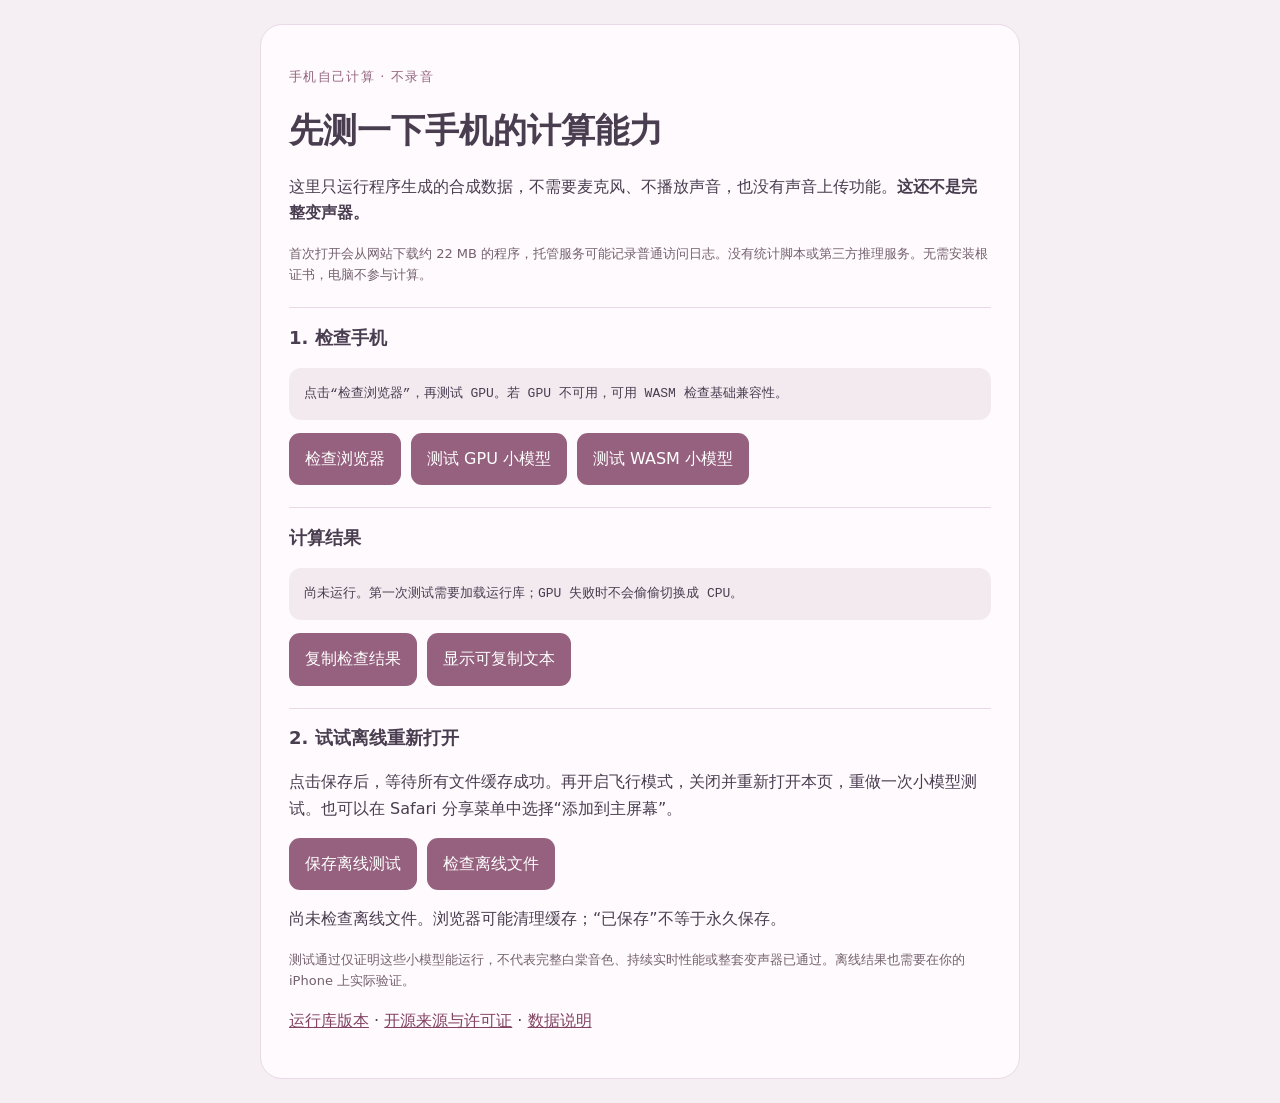
==== index.html @ a4791d59 "Publish local-only iPhone capability probe" ====
<!doctype html>
<html lang="zh-CN"><head><meta charset="utf-8"><meta name="viewport" content="width=device-width,initial-scale=1">
<meta http-equiv="Content-Security-Policy" content="default-src 'self'; script-src 'self' 'wasm-unsafe-eval'; style-src 'self'; connect-src 'self'; worker-src 'self' blob:; object-src 'none'; base-uri 'none'; form-action 'none'">
<meta name="theme-color" content="#95617e"><link rel="manifest" href="manifest.webmanifest"><link rel="icon" href="icon.svg" type="image/svg+xml">
<title>白棠 · iPhone 本地计算测试</title><link rel="stylesheet" href="style.css"></head><body>
<main><p class="eyebrow">手机自己计算 · 不录音</p><h1>先测一下手机的计算能力</h1>
<p>这里只运行程序生成的合成数据，不需要麦克风、不播放声音，也没有声音上传功能。<strong>这还不是完整变声器。</strong></p>
<p class="note">首次打开会从网站下载约 22 MB 的程序，托管服务可能记录普通访问日志。没有统计脚本或第三方推理服务。无需安装根证书，电脑不参与计算。</p>
<section><h2>1. 检查手机</h2><pre id="caps">点击“检查浏览器”，再测试 GPU。若 GPU 不可用，可用 WASM 检查基础兼容性。</pre></section>
<div class="actions"><button id="inspect">检查浏览器</button><button id="gpu">测试 GPU 小模型</button><button id="wasm">测试 WASM 小模型</button></div>
<section aria-live="polite"><h2>计算结果</h2><pre id="result">尚未运行。第一次测试需要加载运行库；GPU 失败时不会偷偷切换成 CPU。</pre></section>
<div class="actions"><button id="copy-report">复制检查结果</button><button id="show-report">显示可复制文本</button></div><p id="copy-status" aria-live="polite"></p><textarea id="report-text" readonly hidden aria-label="测试结果文本"></textarea>
<section><h2>2. 试试离线重新打开</h2><p>点击保存后，等待所有文件缓存成功。再开启飞行模式，关闭并重新打开本页，重做一次小模型测试。也可以在 Safari 分享菜单中选择“添加到主屏幕”。</p>
<div class="actions"><button id="save-offline">保存离线测试</button><button id="check-offline">检查离线文件</button></div><p id="offline-status" aria-live="polite">尚未检查离线文件。浏览器可能清理缓存；“已保存”不等于永久保存。</p></section>
<p class="note">测试通过仅证明这些小模型能运行，不代表完整白棠音色、持续实时性能或整套变声器已通过。离线结果也需要在你的 iPhone 上实际验证。</p>
<p><a href="runtime-manifest.json">运行库版本</a> · <a href="THIRD_PARTY_NOTICES.txt">开源来源与许可证</a> · <a href="PRIVACY.txt">数据说明</a></p>
</main><script src="vendor/ort.webgpu.min.js"></script><script src="session-factory.js"></script><script src="probe.js"></script><script src="report-export.js"></script><script src="offline.js"></script></body></html>
---- style.css ----
*{box-sizing:border-box}body{margin:0;padding:24px;background:#f5eef3;color:#493d50;font:16px/1.65 system-ui,sans-serif}main{max-width:760px;margin:auto;background:#fffafd;border:1px solid #ead9e6;border-radius:22px;padding:28px}.eyebrow{color:#93667f;font-size:13px;letter-spacing:.1em}h1{font-size:clamp(25px,6vw,34px);line-height:1.2}h2{font-size:18px}section{border-top:1px solid #ead9e6;margin-top:22px}pre{white-space:pre-wrap;overflow-wrap:anywhere;font:13px/1.7 ui-monospace,monospace;background:#f3eaf0;padding:15px;border-radius:12px}.actions{display:flex;gap:10px;flex-wrap:wrap}button{border:0;border-radius:11px;padding:13px 16px;background:#95617e;color:white;cursor:pointer;font:inherit}button:disabled{opacity:.5}a{color:#824363}.note{font-size:13px;color:#74616f}@media(max-width:450px){body{padding:12px}main{padding:20px}.actions button{width:100%}}
textarea{width:100%;min-height:240px;resize:vertical;border:1px solid #d7bbc9;border-radius:10px;padding:12px;font:13px/1.6 ui-monospace,monospace;color:#493d50;background:white}select{max-width:100%}#copy-status{font-size:13px;color:#74616f}
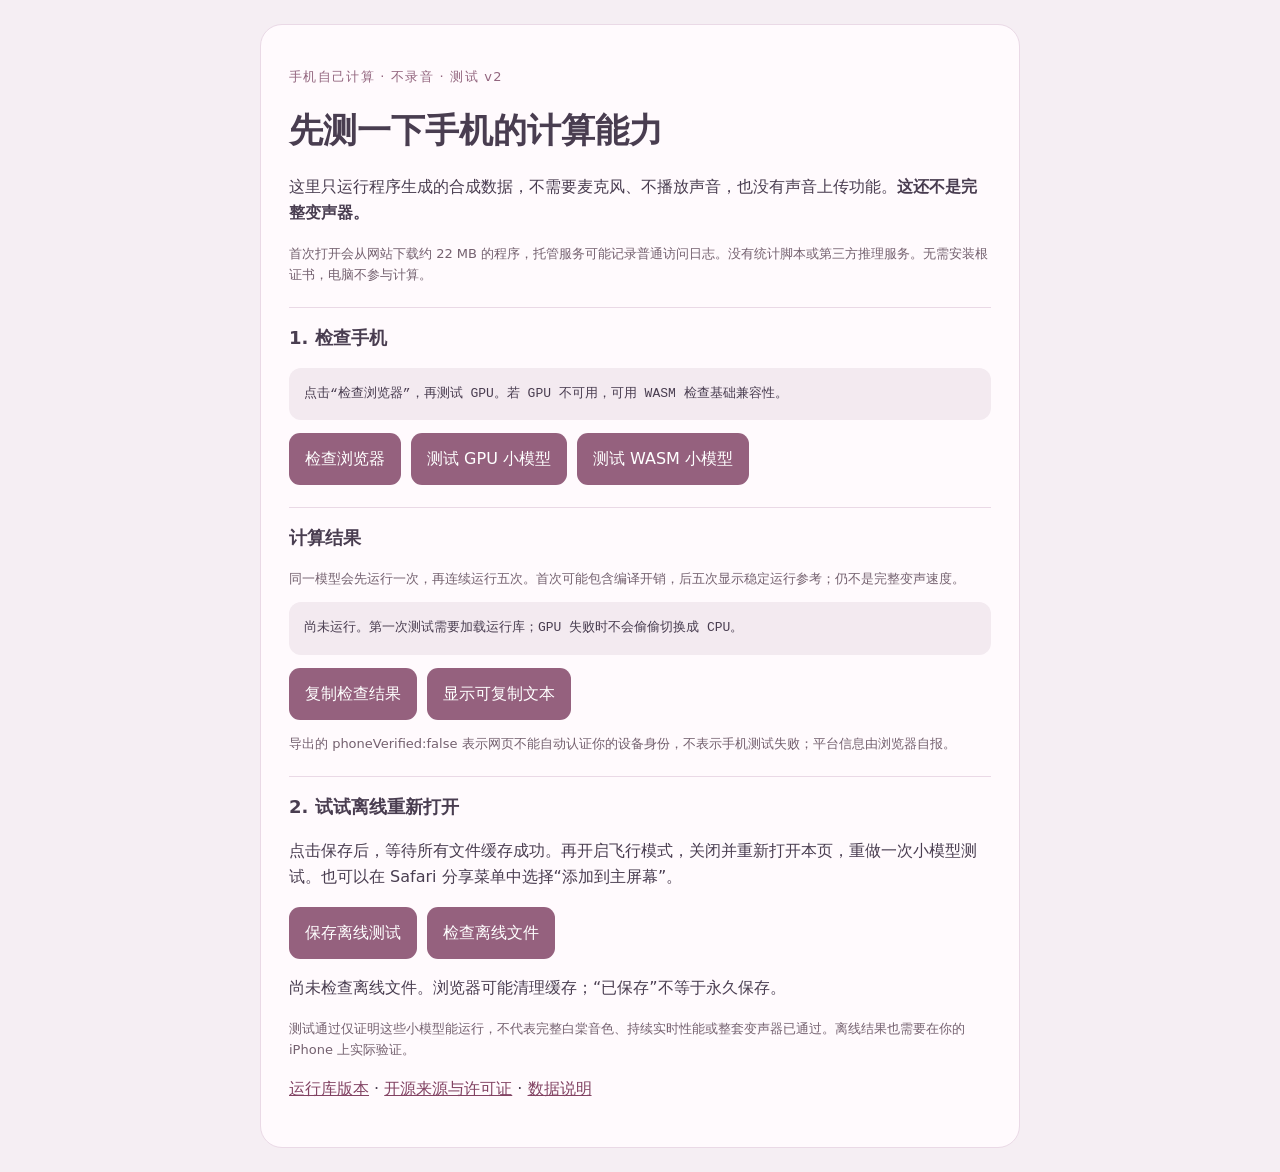
==== commit 2cd68123: "Add same-session warm timing and update offline cache" ====
--- a/index.html
+++ b/index.html
@@ -3,13 +3,13 @@
 <meta http-equiv="Content-Security-Policy" content="default-src 'self'; script-src 'self' 'wasm-unsafe-eval'; style-src 'self'; connect-src 'self'; worker-src 'self' blob:; object-src 'none'; base-uri 'none'; form-action 'none'">
 <meta name="theme-color" content="#95617e"><link rel="manifest" href="manifest.webmanifest"><link rel="icon" href="icon.svg" type="image/svg+xml">
 <title>白棠 · iPhone 本地计算测试</title><link rel="stylesheet" href="style.css"></head><body>
-<main><p class="eyebrow">手机自己计算 · 不录音</p><h1>先测一下手机的计算能力</h1>
+<main><p class="eyebrow">手机自己计算 · 不录音 · 测试 v2</p><h1>先测一下手机的计算能力</h1>
 <p>这里只运行程序生成的合成数据，不需要麦克风、不播放声音，也没有声音上传功能。<strong>这还不是完整变声器。</strong></p>
 <p class="note">首次打开会从网站下载约 22 MB 的程序，托管服务可能记录普通访问日志。没有统计脚本或第三方推理服务。无需安装根证书，电脑不参与计算。</p>
 <section><h2>1. 检查手机</h2><pre id="caps">点击“检查浏览器”，再测试 GPU。若 GPU 不可用，可用 WASM 检查基础兼容性。</pre></section>
 <div class="actions"><button id="inspect">检查浏览器</button><button id="gpu">测试 GPU 小模型</button><button id="wasm">测试 WASM 小模型</button></div>
-<section aria-live="polite"><h2>计算结果</h2><pre id="result">尚未运行。第一次测试需要加载运行库；GPU 失败时不会偷偷切换成 CPU。</pre></section>
-<div class="actions"><button id="copy-report">复制检查结果</button><button id="show-report">显示可复制文本</button></div><p id="copy-status" aria-live="polite"></p><textarea id="report-text" readonly hidden aria-label="测试结果文本"></textarea>
+<section aria-live="polite"><h2>计算结果</h2><p class="note">同一模型会先运行一次，再连续运行五次。首次可能包含编译开销，后五次显示稳定运行参考；仍不是完整变声速度。</p><pre id="result">尚未运行。第一次测试需要加载运行库；GPU 失败时不会偷偷切换成 CPU。</pre></section>
+<div class="actions"><button id="copy-report">复制检查结果</button><button id="show-report">显示可复制文本</button></div><p id="copy-status" aria-live="polite"></p><p class="note">导出的 phoneVerified:false 表示网页不能自动认证你的设备身份，不表示手机测试失败；平台信息由浏览器自报。</p><textarea id="report-text" readonly hidden aria-label="测试结果文本"></textarea>
 <section><h2>2. 试试离线重新打开</h2><p>点击保存后，等待所有文件缓存成功。再开启飞行模式，关闭并重新打开本页，重做一次小模型测试。也可以在 Safari 分享菜单中选择“添加到主屏幕”。</p>
 <div class="actions"><button id="save-offline">保存离线测试</button><button id="check-offline">检查离线文件</button></div><p id="offline-status" aria-live="polite">尚未检查离线文件。浏览器可能清理缓存；“已保存”不等于永久保存。</p></section>
 <p class="note">测试通过仅证明这些小模型能运行，不代表完整白棠音色、持续实时性能或整套变声器已通过。离线结果也需要在你的 iPhone 上实际验证。</p>
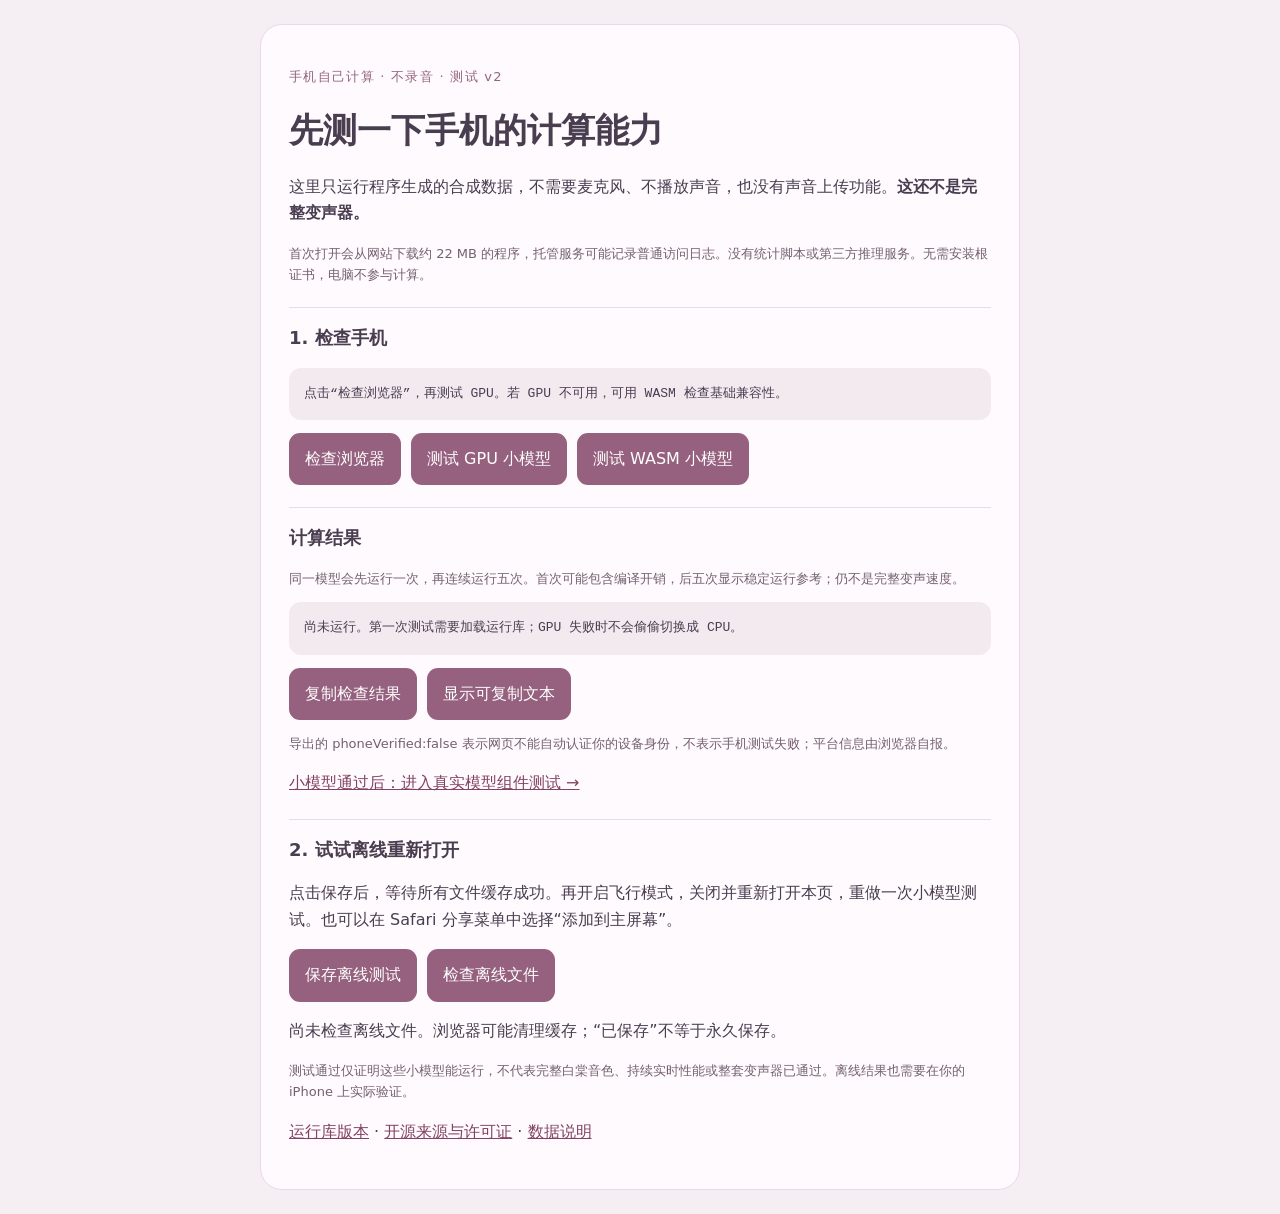
==== commit 9a50ad99: "Add on-device real model component benchmarks" ====
--- a/index.html
+++ b/index.html
@@ -10,6 +10,7 @@
 <div class="actions"><button id="inspect">检查浏览器</button><button id="gpu">测试 GPU 小模型</button><button id="wasm">测试 WASM 小模型</button></div>
 <section aria-live="polite"><h2>计算结果</h2><p class="note">同一模型会先运行一次，再连续运行五次。首次可能包含编译开销，后五次显示稳定运行参考；仍不是完整变声速度。</p><pre id="result">尚未运行。第一次测试需要加载运行库；GPU 失败时不会偷偷切换成 CPU。</pre></section>
 <div class="actions"><button id="copy-report">复制检查结果</button><button id="show-report">显示可复制文本</button></div><p id="copy-status" aria-live="polite"></p><p class="note">导出的 phoneVerified:false 表示网页不能自动认证你的设备身份，不表示手机测试失败；平台信息由浏览器自报。</p><textarea id="report-text" readonly hidden aria-label="测试结果文本"></textarea>
+<p><a href="components.html">小模型通过后：进入真实模型组件测试 →</a></p>
 <section><h2>2. 试试离线重新打开</h2><p>点击保存后，等待所有文件缓存成功。再开启飞行模式，关闭并重新打开本页，重做一次小模型测试。也可以在 Safari 分享菜单中选择“添加到主屏幕”。</p>
 <div class="actions"><button id="save-offline">保存离线测试</button><button id="check-offline">检查离线文件</button></div><p id="offline-status" aria-live="polite">尚未检查离线文件。浏览器可能清理缓存；“已保存”不等于永久保存。</p></section>
 <p class="note">测试通过仅证明这些小模型能运行，不代表完整白棠音色、持续实时性能或整套变声器已通过。离线结果也需要在你的 iPhone 上实际验证。</p>
